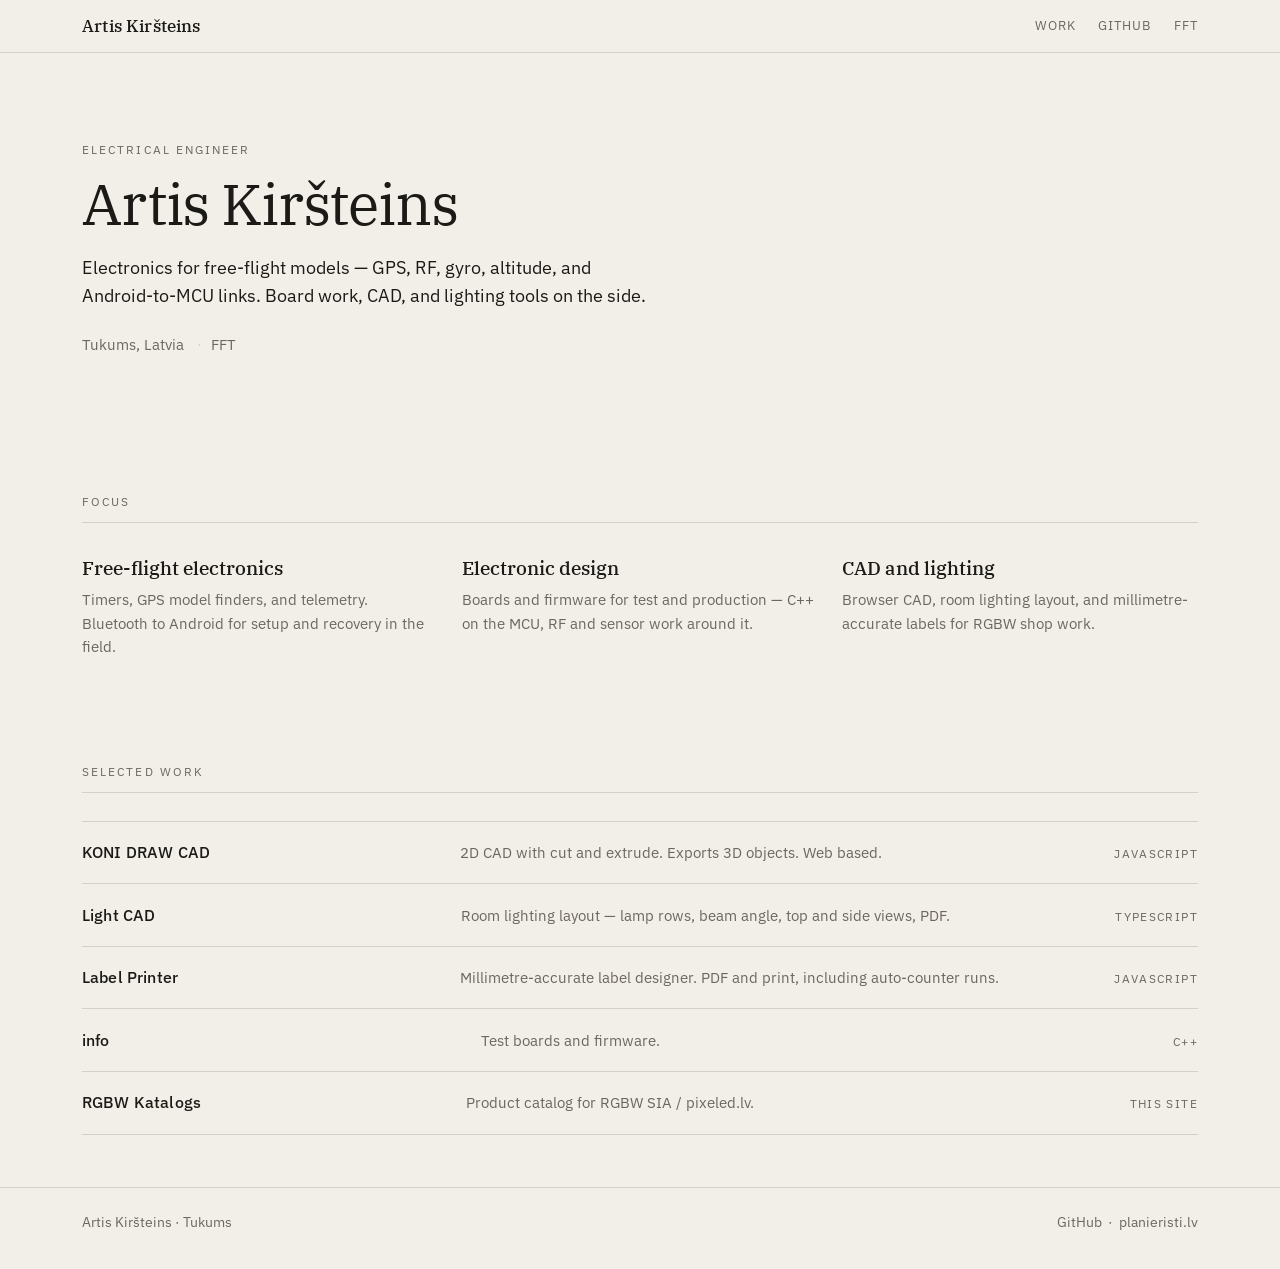
==== index.html @ b356b126 "update main root web page" ====
<!doctype html>
<html lang="en">
  <head>
    <meta charset="utf-8" />
    <meta name="viewport" content="width=device-width, initial-scale=1" />
    <title>Artis Kiršteins</title>
    <meta
      name="description"
      content="Electrical engineer. Free-flight model electronics, electronic design, CAD and lighting tools."
    />
    <link rel="preconnect" href="https://fonts.googleapis.com" />
    <link rel="preconnect" href="https://fonts.gstatic.com" crossorigin />
    <link
      href="https://fonts.googleapis.com/css2?family=IBM+Plex+Sans:ital,wght@0,400;0,500;1,400&family=IBM+Plex+Serif:ital,wght@0,400;0,500;1,400&display=swap"
      rel="stylesheet"
    />
    <link
      href="https://cdn.jsdelivr.net/npm/bootstrap@5.3.3/dist/css/bootstrap.min.css"
      rel="stylesheet"
    />
    <link rel="stylesheet" href="css/styles.css" />
  </head>
  <body>
    <header class="site-header">
      <nav class="navbar navbar-expand-md" data-bs-theme="light">
        <div class="container">
          <a class="navbar-brand brand mb-0" href="#">Artis Kiršteins</a>
          <button
            class="navbar-toggler"
            type="button"
            data-bs-toggle="collapse"
            data-bs-target="#nav"
            aria-controls="nav"
            aria-expanded="false"
            aria-label="Menu"
          >
            <span class="navbar-toggler-icon"></span>
          </button>
          <div class="collapse navbar-collapse justify-content-end" id="nav">
            <div class="navbar-nav">
              <a class="nav-link" href="#work">Work</a>
              <a class="nav-link" href="https://github.com/artisgaisma">GitHub</a>
              <a class="nav-link" href="https://www.planieristi.lv">FFT</a>
            </div>
          </div>
        </div>
      </nav>
    </header>

    <main>
      <section class="hero">
        <div class="container">
          <p class="kicker">Electrical engineer</p>
          <h1>Artis Kiršteins</h1>
          <p class="lede">
            Electronics for free-flight models — GPS, RF, gyro, altitude, and
            Android-to-MCU links. Board work, CAD, and lighting tools on the side.
          </p>
          <p class="meta">
            <span>Tukums, Latvia</span>
            <span>FFT</span>
          </p>
        </div>
      </section>

      <section id="focus">
        <div class="container">
          <p class="section-label">Focus</p>
          <div class="row g-4">
            <div class="col-md-4 focus-item">
              <h2>Free-flight electronics</h2>
              <p>
                Timers, GPS model finders, and telemetry. Bluetooth to Android
                for setup and recovery in the field.
              </p>
            </div>
            <div class="col-md-4 focus-item">
              <h2>Electronic design</h2>
              <p>
                Boards and firmware for test and production — C++ on the MCU,
                RF and sensor work around it.
              </p>
            </div>
            <div class="col-md-4 focus-item">
              <h2>CAD and lighting</h2>
              <p>
                Browser CAD, room lighting layout, and millimetre-accurate
                labels for RGBW shop work.
              </p>
            </div>
          </div>
        </div>
      </section>

      <section id="work">
        <div class="container">
          <p class="section-label">Selected work</p>
          <div class="work-list">
            <a href="https://github.com/artisgaisma/KONI-DRAW-CAD">
              <span class="work-name">KONI DRAW CAD</span>
              <span class="work-note">2D CAD with cut and extrude. Exports 3D objects. Web based.</span>
              <span class="work-tag">JavaScript</span>
            </a>
            <a href="https://github.com/artisgaisma/Light-CAD">
              <span class="work-name">Light CAD</span>
              <span class="work-note">Room lighting layout — lamp rows, beam angle, top and side views, PDF.</span>
              <span class="work-tag">TypeScript</span>
            </a>
            <a href="https://github.com/artisgaisma/Label-Printer-RGBW">
              <span class="work-name">Label Printer</span>
              <span class="work-note">Millimetre-accurate label designer. PDF and print, including auto-counter runs.</span>
              <span class="work-tag">JavaScript</span>
            </a>
            <a href="https://github.com/artisgaisma/info">
              <span class="work-name">info</span>
              <span class="work-note">Test boards and firmware.</span>
              <span class="work-tag">C++</span>
            </a>
            <a href="katalogs/">
              <span class="work-name">RGBW Katalogs</span>
              <span class="work-note">Product catalog for RGBW SIA / pixeled.lv.</span>
              <span class="work-tag">This site</span>
            </a>
          </div>
        </div>
      </section>
    </main>

    <footer class="site-footer">
      <div class="container d-flex flex-wrap justify-content-between gap-2">
        <span>Artis Kiršteins · Tukums</span>
        <span>
          <a href="https://github.com/artisgaisma">GitHub</a>
          &nbsp;·&nbsp;
          <a href="https://www.planieristi.lv">planieristi.lv</a>
        </span>
      </div>
    </footer>

    <script src="https://cdn.jsdelivr.net/npm/bootstrap@5.3.3/dist/js/bootstrap.bundle.min.js"></script>
  </body>
</html>
---- css/styles.css ----
:root {
  --paper: #f2efe8;
  --ink: #1b1a17;
  --muted: #6c675f;
  --rule: #d5cfc4;
  --mark: #4d4336;
  --mark-hover: #2f2922;
}

html {
  scroll-behavior: smooth;
}

body {
  font-family: "IBM Plex Sans", "Segoe UI", sans-serif;
  background: var(--paper);
  color: var(--ink);
  line-height: 1.55;
}

a {
  color: var(--mark);
  text-decoration-thickness: 1px;
  text-underline-offset: 0.18em;
}

a:hover {
  color: var(--mark-hover);
}

.site-header {
  border-bottom: 1px solid var(--rule);
  background: var(--paper);
}

.brand {
  font-family: "IBM Plex Serif", Georgia, serif;
  font-weight: 500;
  font-size: 1.05rem;
  color: var(--ink);
  text-decoration: none;
  letter-spacing: 0.01em;
}

.brand:hover {
  color: var(--ink);
}

.nav-link {
  color: var(--muted) !important;
  font-size: 0.82rem;
  letter-spacing: 0.08em;
  text-transform: uppercase;
  padding: 0.25rem 0 !important;
  margin-left: 1.4rem;
}

.nav-link:hover,
.nav-link:focus {
  color: var(--ink) !important;
}

.navbar-toggler {
  border: 1px solid var(--rule);
  border-radius: 0;
  padding: 0.3rem 0.45rem;
}

.navbar-toggler:focus {
  box-shadow: none;
}

.hero {
  padding: 5.5rem 0 4.25rem;
}

.kicker {
  font-size: 0.72rem;
  letter-spacing: 0.18em;
  text-transform: uppercase;
  color: var(--muted);
  margin-bottom: 0.85rem;
}

.hero h1 {
  font-family: "IBM Plex Serif", Georgia, serif;
  font-weight: 400;
  font-size: clamp(2.4rem, 5vw, 3.6rem);
  letter-spacing: -0.02em;
  line-height: 1.1;
  margin-bottom: 1.15rem;
}

.lede {
  font-size: 1.12rem;
  color: var(--ink);
  max-width: 36rem;
  margin-bottom: 1.5rem;
}

.meta {
  color: var(--muted);
  font-size: 0.92rem;
}

.meta span + span::before {
  content: "·";
  margin: 0 0.55rem;
  color: var(--rule);
}

section {
  padding: 3.25rem 0;
}

.section-label {
  font-size: 0.72rem;
  letter-spacing: 0.18em;
  text-transform: uppercase;
  color: var(--muted);
  margin-bottom: 1.75rem;
  padding-bottom: 0.7rem;
  border-bottom: 1px solid var(--rule);
}

.focus-item {
  padding-top: 0.35rem;
}

.focus-item h2 {
  font-family: "IBM Plex Serif", Georgia, serif;
  font-size: 1.2rem;
  font-weight: 500;
  margin-bottom: 0.55rem;
}

.focus-item p {
  color: var(--muted);
  font-size: 0.95rem;
  margin-bottom: 0;
  max-width: 22rem;
}

.work-list {
  margin: 0;
  padding: 0;
  list-style: none;
}

.work-list a {
  display: grid;
  grid-template-columns: minmax(10rem, 0.9fr) minmax(12rem, 1.6fr) auto;
  gap: 1rem 1.5rem;
  align-items: baseline;
  padding: 1.15rem 0;
  border-bottom: 1px solid var(--rule);
  color: inherit;
  text-decoration: none;
}

.work-list a:first-child {
  border-top: 1px solid var(--rule);
}

.work-list a:hover .work-name {
  color: var(--mark);
}

.work-name {
  font-weight: 500;
  letter-spacing: 0.01em;
}

.work-note {
  color: var(--muted);
  font-size: 0.95rem;
}

.work-tag {
  font-size: 0.72rem;
  letter-spacing: 0.12em;
  text-transform: uppercase;
  color: var(--muted);
  text-align: right;
}

.site-footer {
  border-top: 1px solid var(--rule);
  padding: 1.5rem 0 2.25rem;
  color: var(--muted);
  font-size: 0.88rem;
}

.site-footer a {
  color: var(--muted);
  text-decoration: none;
}

.site-footer a:hover {
  color: var(--ink);
}

@media (max-width: 767.98px) {
  .hero {
    padding: 3.5rem 0 2.75rem;
  }

  .navbar-collapse {
    padding-top: 0.6rem;
    padding-bottom: 0.35rem;
  }

  .nav-link {
    margin-left: 0;
    padding: 0.45rem 0 !important;
  }

  .work-list a {
    grid-template-columns: 1fr auto;
    grid-template-areas:
      "name tag"
      "note note";
    gap: 0.25rem 1rem;
    padding: 1rem 0;
  }

  .work-name {
    grid-area: name;
  }

  .work-note {
    grid-area: note;
  }

  .work-tag {
    grid-area: tag;
  }

  .focus-item {
    margin-bottom: 1.75rem;
  }
}
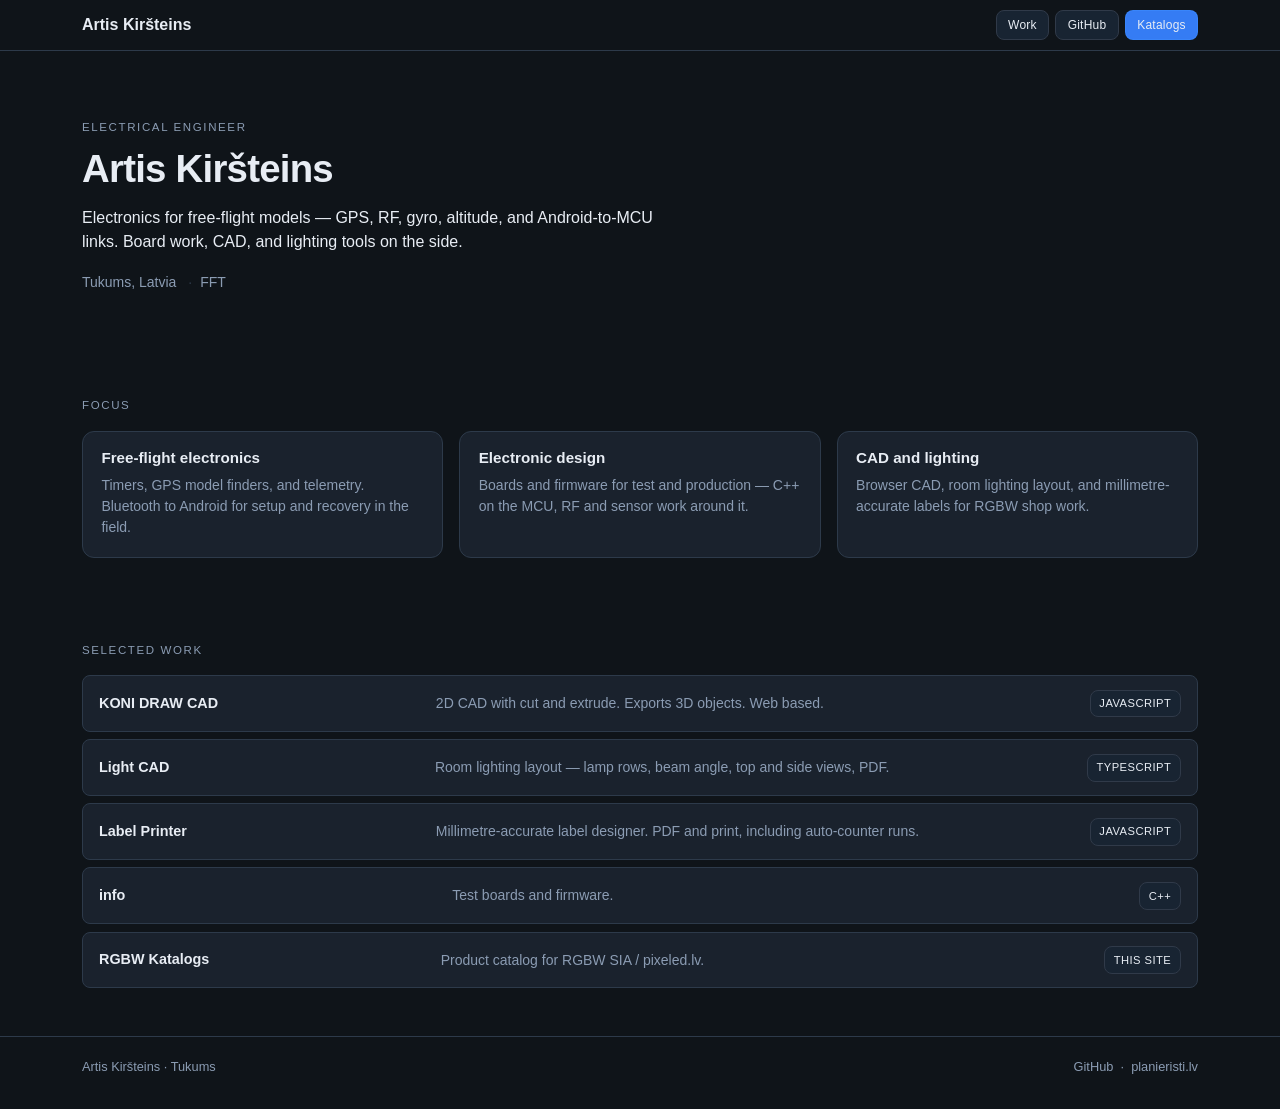
==== commit a9f874ea: "update design" ====
--- a/index.html
+++ b/index.html
@@ -3,16 +3,11 @@
   <head>
     <meta charset="utf-8" />
     <meta name="viewport" content="width=device-width, initial-scale=1" />
+    <meta name="color-scheme" content="dark" />
     <title>Artis Kiršteins</title>
     <meta
       name="description"
       content="Electrical engineer. Free-flight model electronics, electronic design, CAD and lighting tools."
-    />
-    <link rel="preconnect" href="https://fonts.googleapis.com" />
-    <link rel="preconnect" href="https://fonts.gstatic.com" crossorigin />
-    <link
-      href="https://fonts.googleapis.com/css2?family=IBM+Plex+Sans:ital,wght@0,400;0,500;1,400&family=IBM+Plex+Serif:ital,wght@0,400;0,500;1,400&display=swap"
-      rel="stylesheet"
     />
     <link
       href="https://cdn.jsdelivr.net/npm/bootstrap@5.3.3/dist/css/bootstrap.min.css"
@@ -22,7 +17,7 @@
   </head>
   <body>
     <header class="site-header">
-      <nav class="navbar navbar-expand-md" data-bs-theme="light">
+      <nav class="navbar navbar-expand-md" data-bs-theme="dark">
         <div class="container">
           <a class="navbar-brand brand mb-0" href="#">Artis Kiršteins</a>
           <button
@@ -37,10 +32,10 @@
             <span class="navbar-toggler-icon"></span>
           </button>
           <div class="collapse navbar-collapse justify-content-end" id="nav">
-            <div class="navbar-nav">
-              <a class="nav-link" href="#work">Work</a>
-              <a class="nav-link" href="https://github.com/artisgaisma">GitHub</a>
-              <a class="nav-link" href="https://www.planieristi.lv">FFT</a>
+            <div class="navbar-nav nav-pills-row">
+              <a class="nav-link nav-pill" href="#work">Work</a>
+              <a class="nav-link nav-pill" href="https://github.com/artisgaisma">GitHub</a>
+              <a class="nav-link nav-pill nav-pill-accent" href="katalogs/">Katalogs</a>
             </div>
           </div>
         </div>
@@ -66,27 +61,33 @@
       <section id="focus">
         <div class="container">
           <p class="section-label">Focus</p>
-          <div class="row g-4">
-            <div class="col-md-4 focus-item">
-              <h2>Free-flight electronics</h2>
-              <p>
-                Timers, GPS model finders, and telemetry. Bluetooth to Android
-                for setup and recovery in the field.
-              </p>
+          <div class="row g-3">
+            <div class="col-md-4">
+              <div class="focus-card">
+                <h2>Free-flight electronics</h2>
+                <p>
+                  Timers, GPS model finders, and telemetry. Bluetooth to Android
+                  for setup and recovery in the field.
+                </p>
+              </div>
             </div>
-            <div class="col-md-4 focus-item">
-              <h2>Electronic design</h2>
-              <p>
-                Boards and firmware for test and production — C++ on the MCU,
-                RF and sensor work around it.
-              </p>
+            <div class="col-md-4">
+              <div class="focus-card">
+                <h2>Electronic design</h2>
+                <p>
+                  Boards and firmware for test and production — C++ on the MCU,
+                  RF and sensor work around it.
+                </p>
+              </div>
             </div>
-            <div class="col-md-4 focus-item">
-              <h2>CAD and lighting</h2>
-              <p>
-                Browser CAD, room lighting layout, and millimetre-accurate
-                labels for RGBW shop work.
-              </p>
+            <div class="col-md-4">
+              <div class="focus-card">
+                <h2>CAD and lighting</h2>
+                <p>
+                  Browser CAD, room lighting layout, and millimetre-accurate
+                  labels for RGBW shop work.
+                </p>
+              </div>
             </div>
           </div>
         </div>
--- a/css/styles.css
+++ b/css/styles.css
@@ -1,10 +1,12 @@
 :root {
-  --paper: #f2efe8;
-  --ink: #1b1a17;
-  --muted: #6c675f;
-  --rule: #d5cfc4;
-  --mark: #4d4336;
-  --mark-hover: #2f2922;
+  --bg: #0f1419;
+  --surface: #1a222d;
+  --border: #2d3a4a;
+  --text: #e8edf4;
+  --muted: #8b9cb3;
+  --accent: #3d8bfd;
+  --btn: #182432;
+  --btn-border: #303a49;
 }
 
 html {
@@ -12,207 +14,238 @@
 }
 
 body {
-  font-family: "IBM Plex Sans", "Segoe UI", sans-serif;
-  background: var(--paper);
-  color: var(--ink);
-  line-height: 1.55;
+  font-family: -apple-system, BlinkMacSystemFont, "Segoe UI", Roboto, "Helvetica Neue",
+    "Noto Sans", Arial, sans-serif;
+  background: var(--bg);
+  color: var(--text);
+  font-size: 15px;
+  line-height: 1.5;
+  -webkit-font-smoothing: antialiased;
 }
 
 a {
-  color: var(--mark);
-  text-decoration-thickness: 1px;
-  text-underline-offset: 0.18em;
+  color: var(--accent);
+  text-decoration: none;
 }
 
 a:hover {
-  color: var(--mark-hover);
+  color: #6aa8ff;
 }
 
 .site-header {
-  border-bottom: 1px solid var(--rule);
-  background: var(--paper);
+  border-bottom: 1px solid var(--border);
+  background: var(--bg);
 }
 
 .brand {
-  font-family: "IBM Plex Serif", Georgia, serif;
+  font-weight: 600;
+  font-size: 1rem;
+  color: var(--text);
+  text-decoration: none;
+}
+
+.brand:hover {
+  color: var(--text);
+}
+
+.nav-pills-row {
+  flex-direction: row;
+  flex-wrap: wrap;
+  gap: 0.4rem;
+  align-items: center;
+}
+
+.nav-link.nav-pill {
+  color: var(--text) !important;
+  background: var(--btn);
+  border: 1px solid var(--btn-border);
+  border-radius: 0.5rem;
+  font-size: 0.75rem;
   font-weight: 500;
-  font-size: 1.05rem;
-  color: var(--ink);
-  text-decoration: none;
-  letter-spacing: 0.01em;
-}
-
-.brand:hover {
-  color: var(--ink);
-}
-
-.nav-link {
-  color: var(--muted) !important;
-  font-size: 0.82rem;
-  letter-spacing: 0.08em;
-  text-transform: uppercase;
-  padding: 0.25rem 0 !important;
-  margin-left: 1.4rem;
-}
-
-.nav-link:hover,
-.nav-link:focus {
-  color: var(--ink) !important;
+  letter-spacing: 0.02em;
+  text-transform: none;
+  padding: 0.4rem 0.7rem !important;
+  margin: 0;
+  line-height: 1.25;
+  transition: border-color 0.12s, background-color 0.12s, color 0.12s;
+}
+
+.nav-link.nav-pill:hover,
+.nav-link.nav-pill:focus {
+  color: var(--text) !important;
+  background: #1a2736;
+  border-color: #ffffff7c;
+}
+
+.nav-pill-accent {
+  background: color-mix(in srgb, var(--accent) 75%, #1d4ed8) !important;
+  border-color: color-mix(in srgb, var(--accent) 65%, transparent) !important;
+  color: #fff !important;
+}
+
+.nav-pill-accent:hover,
+.nav-pill-accent:focus {
+  background: var(--accent) !important;
+  border-color: var(--accent) !important;
+  color: #fff !important;
 }
 
 .navbar-toggler {
-  border: 1px solid var(--rule);
-  border-radius: 0;
+  border: 1px solid var(--border);
+  border-radius: 0.5rem;
   padding: 0.3rem 0.45rem;
 }
 
 .navbar-toggler:focus {
-  box-shadow: none;
+  box-shadow: 0 0 0 2px color-mix(in srgb, var(--accent) 50%, transparent);
 }
 
 .hero {
-  padding: 5.5rem 0 4.25rem;
+  padding: 4.25rem 0 3.25rem;
 }
 
 .kicker {
   font-size: 0.72rem;
-  letter-spacing: 0.18em;
+  letter-spacing: 0.14em;
   text-transform: uppercase;
   color: var(--muted);
-  margin-bottom: 0.85rem;
+  margin-bottom: 0.7rem;
 }
 
 .hero h1 {
-  font-family: "IBM Plex Serif", Georgia, serif;
-  font-weight: 400;
-  font-size: clamp(2.4rem, 5vw, 3.6rem);
+  font-weight: 600;
+  font-size: clamp(1.85rem, 4vw, 2.4rem);
   letter-spacing: -0.02em;
-  line-height: 1.1;
+  line-height: 1.15;
+  margin-bottom: 0.9rem;
+}
+
+.lede {
+  font-size: 1rem;
+  color: var(--text);
+  max-width: 38rem;
   margin-bottom: 1.15rem;
 }
 
-.lede {
-  font-size: 1.12rem;
-  color: var(--ink);
-  max-width: 36rem;
-  margin-bottom: 1.5rem;
-}
-
 .meta {
   color: var(--muted);
-  font-size: 0.92rem;
+  font-size: 0.875rem;
 }
 
 .meta span + span::before {
   content: "·";
-  margin: 0 0.55rem;
-  color: var(--rule);
+  margin: 0 0.5rem;
+  color: var(--border);
 }
 
 section {
-  padding: 3.25rem 0;
+  padding: 2.25rem 0 3rem;
 }
 
 .section-label {
   font-size: 0.72rem;
-  letter-spacing: 0.18em;
+  letter-spacing: 0.14em;
   text-transform: uppercase;
   color: var(--muted);
-  margin-bottom: 1.75rem;
-  padding-bottom: 0.7rem;
-  border-bottom: 1px solid var(--rule);
-}
-
-.focus-item {
-  padding-top: 0.35rem;
-}
-
-.focus-item h2 {
-  font-family: "IBM Plex Serif", Georgia, serif;
-  font-size: 1.2rem;
-  font-weight: 500;
-  margin-bottom: 0.55rem;
-}
-
-.focus-item p {
-  color: var(--muted);
+  margin-bottom: 1rem;
+}
+
+.focus-card {
+  height: 100%;
+  background: var(--surface);
+  border: 1px solid var(--border);
+  border-radius: 0.75rem;
+  padding: 1.1rem 1.15rem 1.2rem;
+}
+
+.focus-card h2 {
   font-size: 0.95rem;
+  font-weight: 600;
+  margin-bottom: 0.45rem;
+}
+
+.focus-card p {
+  color: var(--muted);
+  font-size: 0.875rem;
   margin-bottom: 0;
-  max-width: 22rem;
 }
 
 .work-list {
-  margin: 0;
-  padding: 0;
-  list-style: none;
+  display: flex;
+  flex-direction: column;
+  gap: 0.45rem;
 }
 
 .work-list a {
   display: grid;
-  grid-template-columns: minmax(10rem, 0.9fr) minmax(12rem, 1.6fr) auto;
-  gap: 1rem 1.5rem;
-  align-items: baseline;
-  padding: 1.15rem 0;
-  border-bottom: 1px solid var(--rule);
+  grid-template-columns: minmax(9.5rem, 0.85fr) minmax(12rem, 1.7fr) auto;
+  gap: 0.75rem 1.25rem;
+  align-items: center;
+  padding: 0.85rem 1rem;
+  background: var(--surface);
+  border: 1px solid var(--border);
+  border-radius: 0.5rem;
   color: inherit;
   text-decoration: none;
-}
-
-.work-list a:first-child {
-  border-top: 1px solid var(--rule);
+  transition: border-color 0.12s, background-color 0.12s;
+}
+
+.work-list a:hover {
+  border-color: var(--accent);
+  background: color-mix(in srgb, var(--surface) 88%, var(--accent));
 }
 
 .work-list a:hover .work-name {
-  color: var(--mark);
+  color: var(--accent);
 }
 
 .work-name {
+  font-weight: 600;
+  font-size: 0.9rem;
+}
+
+.work-note {
+  color: var(--muted);
+  font-size: 0.875rem;
+}
+
+.work-tag {
+  font-size: 0.7rem;
   font-weight: 500;
-  letter-spacing: 0.01em;
-}
-
-.work-note {
-  color: var(--muted);
-  font-size: 0.95rem;
-}
-
-.work-tag {
-  font-size: 0.72rem;
-  letter-spacing: 0.12em;
+  letter-spacing: 0.04em;
   text-transform: uppercase;
-  color: var(--muted);
-  text-align: right;
+  color: var(--text);
+  background: var(--btn);
+  border: 1px solid var(--btn-border);
+  border-radius: 0.5rem;
+  padding: 0.28rem 0.55rem;
+  text-align: center;
+  white-space: nowrap;
 }
 
 .site-footer {
-  border-top: 1px solid var(--rule);
-  padding: 1.5rem 0 2.25rem;
-  color: var(--muted);
-  font-size: 0.88rem;
+  border-top: 1px solid var(--border);
+  padding: 1.25rem 0 2rem;
+  color: var(--muted);
+  font-size: 0.8rem;
 }
 
 .site-footer a {
   color: var(--muted);
-  text-decoration: none;
 }
 
 .site-footer a:hover {
-  color: var(--ink);
+  color: var(--accent);
 }
 
 @media (max-width: 767.98px) {
   .hero {
-    padding: 3.5rem 0 2.75rem;
+    padding: 2.75rem 0 2rem;
   }
 
   .navbar-collapse {
-    padding-top: 0.6rem;
-    padding-bottom: 0.35rem;
-  }
-
-  .nav-link {
-    margin-left: 0;
-    padding: 0.45rem 0 !important;
+    padding-top: 0.75rem;
+    padding-bottom: 0.5rem;
   }
 
   .work-list a {
@@ -220,8 +253,7 @@
     grid-template-areas:
       "name tag"
       "note note";
-    gap: 0.25rem 1rem;
-    padding: 1rem 0;
+    gap: 0.3rem 0.75rem;
   }
 
   .work-name {
@@ -235,8 +267,4 @@
   .work-tag {
     grid-area: tag;
   }
-
-  .focus-item {
-    margin-bottom: 1.75rem;
-  }
-}
+}
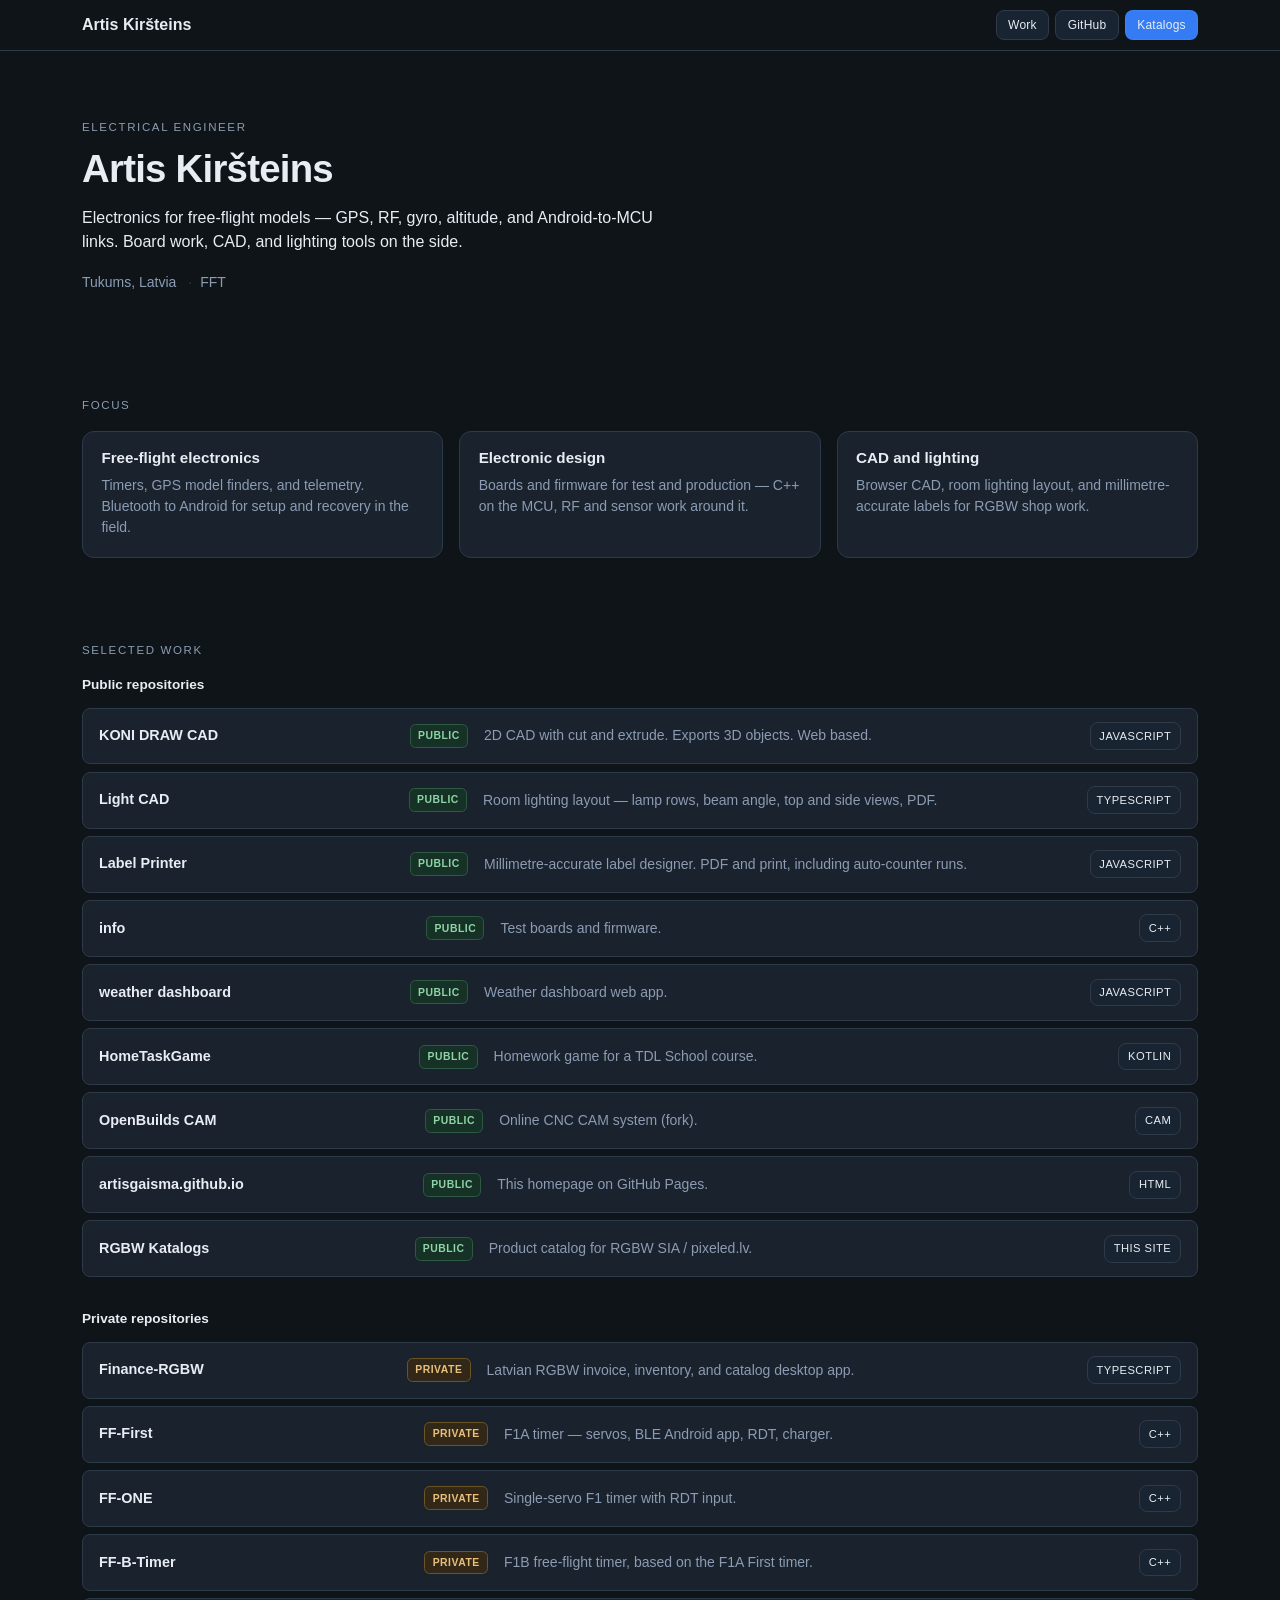
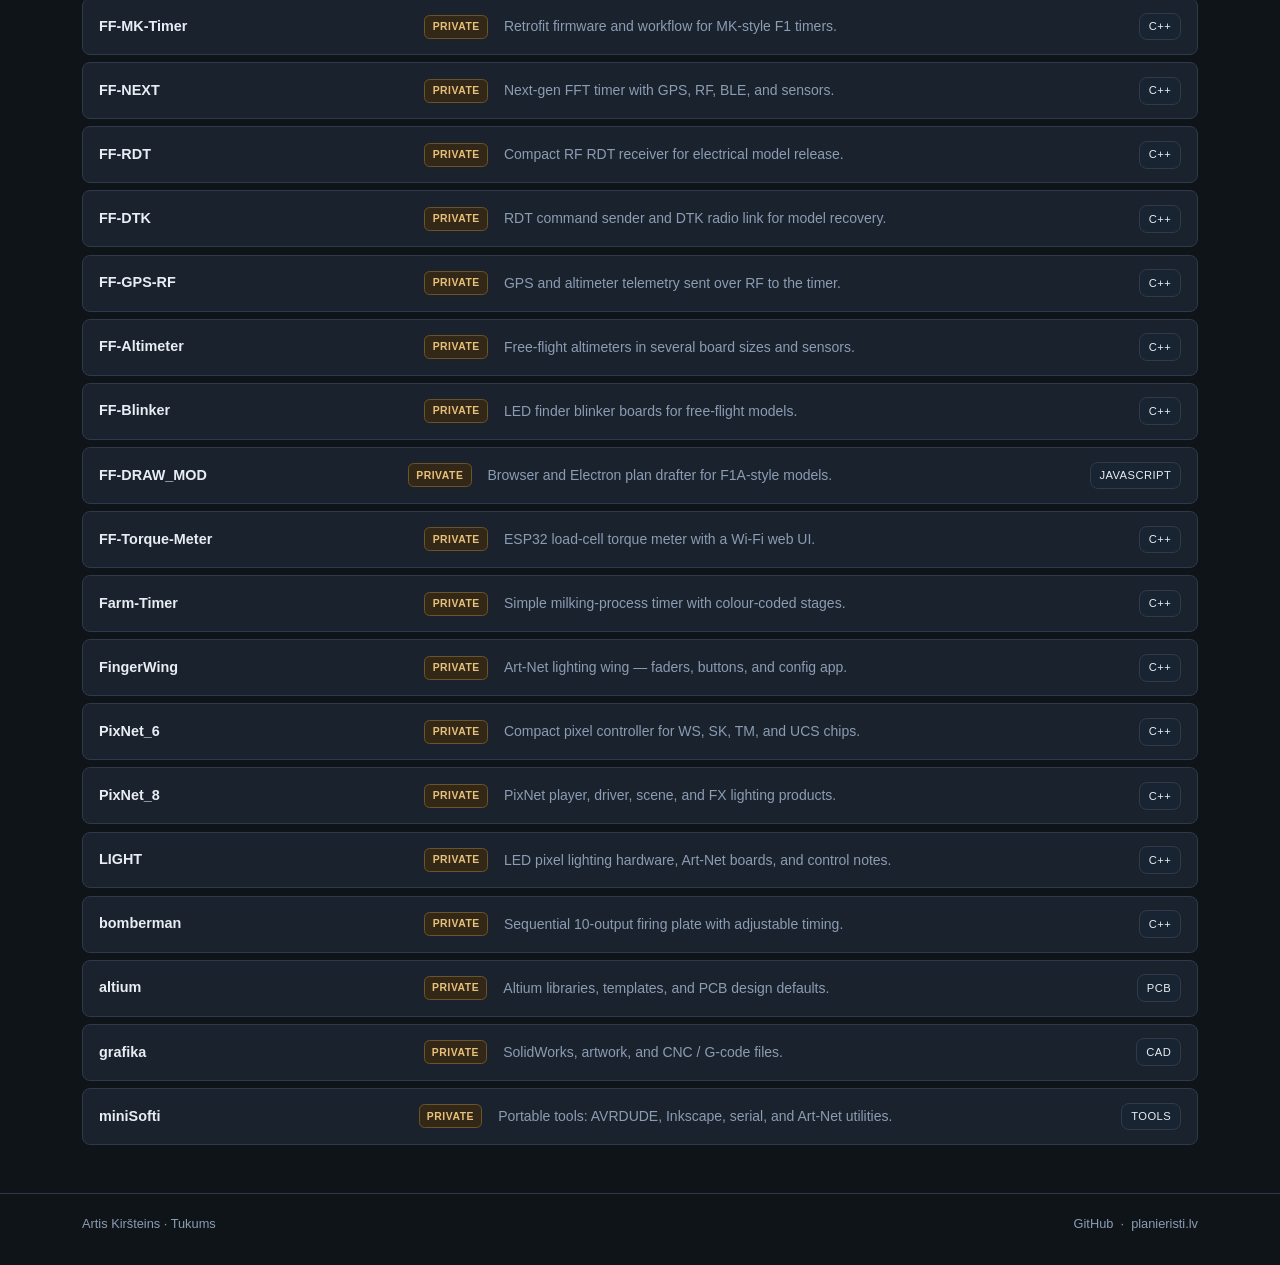
==== commit de78ad44: "add privste repo info" ====
--- a/index.html
+++ b/index.html
@@ -9,11 +9,18 @@
       name="description"
       content="Electrical engineer. Free-flight model electronics, electronic design, CAD and lighting tools."
     />
+    <style>
+      html,
+      body {
+        background: #0f1419 !important;
+        color: #e8edf4 !important;
+      }
+    </style>
     <link
       href="https://cdn.jsdelivr.net/npm/bootstrap@5.3.3/dist/css/bootstrap.min.css"
       rel="stylesheet"
     />
-    <link rel="stylesheet" href="css/styles.css" />
+    <link rel="stylesheet" href="css/styles.css?v=4" />
   </head>
   <body>
     <header class="site-header">
@@ -96,31 +103,196 @@
       <section id="work">
         <div class="container">
           <p class="section-label">Selected work</p>
+          <p class="work-subhead">Public repositories</p>
           <div class="work-list">
             <a href="https://github.com/artisgaisma/KONI-DRAW-CAD">
               <span class="work-name">KONI DRAW CAD</span>
+              <span class="work-vis work-vis-public">Public</span>
               <span class="work-note">2D CAD with cut and extrude. Exports 3D objects. Web based.</span>
               <span class="work-tag">JavaScript</span>
             </a>
             <a href="https://github.com/artisgaisma/Light-CAD">
               <span class="work-name">Light CAD</span>
+              <span class="work-vis work-vis-public">Public</span>
               <span class="work-note">Room lighting layout — lamp rows, beam angle, top and side views, PDF.</span>
               <span class="work-tag">TypeScript</span>
             </a>
             <a href="https://github.com/artisgaisma/Label-Printer-RGBW">
               <span class="work-name">Label Printer</span>
+              <span class="work-vis work-vis-public">Public</span>
               <span class="work-note">Millimetre-accurate label designer. PDF and print, including auto-counter runs.</span>
               <span class="work-tag">JavaScript</span>
             </a>
             <a href="https://github.com/artisgaisma/info">
               <span class="work-name">info</span>
+              <span class="work-vis work-vis-public">Public</span>
               <span class="work-note">Test boards and firmware.</span>
               <span class="work-tag">C++</span>
+            </a>
+            <a href="https://github.com/artisgaisma/weather_dashboard_01">
+              <span class="work-name">weather dashboard</span>
+              <span class="work-vis work-vis-public">Public</span>
+              <span class="work-note">Weather dashboard web app.</span>
+              <span class="work-tag">JavaScript</span>
+            </a>
+            <a href="https://github.com/artisgaisma/HomeTaskGame">
+              <span class="work-name">HomeTaskGame</span>
+              <span class="work-vis work-vis-public">Public</span>
+              <span class="work-note">Homework game for a TDL School course.</span>
+              <span class="work-tag">Kotlin</span>
+            </a>
+            <a href="https://github.com/artisgaisma/OpenBuilds-CAM">
+              <span class="work-name">OpenBuilds CAM</span>
+              <span class="work-vis work-vis-public">Public</span>
+              <span class="work-note">Online CNC CAM system (fork).</span>
+              <span class="work-tag">CAM</span>
+            </a>
+            <a href="https://github.com/artisgaisma/artisgaisma.github.io">
+              <span class="work-name">artisgaisma.github.io</span>
+              <span class="work-vis work-vis-public">Public</span>
+              <span class="work-note">This homepage on GitHub Pages.</span>
+              <span class="work-tag">HTML</span>
             </a>
             <a href="katalogs/">
               <span class="work-name">RGBW Katalogs</span>
+              <span class="work-vis work-vis-public">Public</span>
               <span class="work-note">Product catalog for RGBW SIA / pixeled.lv.</span>
               <span class="work-tag">This site</span>
+            </a>
+          </div>
+          <p class="work-subhead">Private repositories</p>
+          <div class="work-list">
+            <a href="https://github.com/artisgaisma/Finance-RGBW">
+              <span class="work-name">Finance-RGBW</span>
+              <span class="work-vis work-vis-private">Private</span>
+              <span class="work-note">Latvian RGBW invoice, inventory, and catalog desktop app.</span>
+              <span class="work-tag">TypeScript</span>
+            </a>
+            <a href="https://github.com/artisgaisma/FF-First">
+              <span class="work-name">FF-First</span>
+              <span class="work-vis work-vis-private">Private</span>
+              <span class="work-note">F1A timer — servos, BLE Android app, RDT, charger.</span>
+              <span class="work-tag">C++</span>
+            </a>
+            <a href="https://github.com/artisgaisma/FF-ONE">
+              <span class="work-name">FF-ONE</span>
+              <span class="work-vis work-vis-private">Private</span>
+              <span class="work-note">Single-servo F1 timer with RDT input.</span>
+              <span class="work-tag">C++</span>
+            </a>
+            <a href="https://github.com/artisgaisma/FF-B-Timer">
+              <span class="work-name">FF-B-Timer</span>
+              <span class="work-vis work-vis-private">Private</span>
+              <span class="work-note">F1B free-flight timer, based on the F1A First timer.</span>
+              <span class="work-tag">C++</span>
+            </a>
+            <a href="https://github.com/artisgaisma/FF-MK-Timer">
+              <span class="work-name">FF-MK-Timer</span>
+              <span class="work-vis work-vis-private">Private</span>
+              <span class="work-note">Retrofit firmware and workflow for MK-style F1 timers.</span>
+              <span class="work-tag">C++</span>
+            </a>
+            <a href="https://github.com/artisgaisma/FF-NEXT">
+              <span class="work-name">FF-NEXT</span>
+              <span class="work-vis work-vis-private">Private</span>
+              <span class="work-note">Next-gen FFT timer with GPS, RF, BLE, and sensors.</span>
+              <span class="work-tag">C++</span>
+            </a>
+            <a href="https://github.com/artisgaisma/FF-RDT">
+              <span class="work-name">FF-RDT</span>
+              <span class="work-vis work-vis-private">Private</span>
+              <span class="work-note">Compact RF RDT receiver for electrical model release.</span>
+              <span class="work-tag">C++</span>
+            </a>
+            <a href="https://github.com/artisgaisma/FF-DTK">
+              <span class="work-name">FF-DTK</span>
+              <span class="work-vis work-vis-private">Private</span>
+              <span class="work-note">RDT command sender and DTK radio link for model recovery.</span>
+              <span class="work-tag">C++</span>
+            </a>
+            <a href="https://github.com/artisgaisma/FF-GPS-RF">
+              <span class="work-name">FF-GPS-RF</span>
+              <span class="work-vis work-vis-private">Private</span>
+              <span class="work-note">GPS and altimeter telemetry sent over RF to the timer.</span>
+              <span class="work-tag">C++</span>
+            </a>
+            <a href="https://github.com/artisgaisma/FF-Altimeter">
+              <span class="work-name">FF-Altimeter</span>
+              <span class="work-vis work-vis-private">Private</span>
+              <span class="work-note">Free-flight altimeters in several board sizes and sensors.</span>
+              <span class="work-tag">C++</span>
+            </a>
+            <a href="https://github.com/artisgaisma/FF-Blinker">
+              <span class="work-name">FF-Blinker</span>
+              <span class="work-vis work-vis-private">Private</span>
+              <span class="work-note">LED finder blinker boards for free-flight models.</span>
+              <span class="work-tag">C++</span>
+            </a>
+            <a href="https://github.com/artisgaisma/FF-DRAW_MOD">
+              <span class="work-name">FF-DRAW_MOD</span>
+              <span class="work-vis work-vis-private">Private</span>
+              <span class="work-note">Browser and Electron plan drafter for F1A-style models.</span>
+              <span class="work-tag">JavaScript</span>
+            </a>
+            <a href="https://github.com/artisgaisma/FF-Torque-Meter">
+              <span class="work-name">FF-Torque-Meter</span>
+              <span class="work-vis work-vis-private">Private</span>
+              <span class="work-note">ESP32 load-cell torque meter with a Wi-Fi web UI.</span>
+              <span class="work-tag">C++</span>
+            </a>
+            <a href="https://github.com/artisgaisma/Farm-Timer">
+              <span class="work-name">Farm-Timer</span>
+              <span class="work-vis work-vis-private">Private</span>
+              <span class="work-note">Simple milking-process timer with colour-coded stages.</span>
+              <span class="work-tag">C++</span>
+            </a>
+            <a href="https://github.com/artisgaisma/FingerWing">
+              <span class="work-name">FingerWing</span>
+              <span class="work-vis work-vis-private">Private</span>
+              <span class="work-note">Art-Net lighting wing — faders, buttons, and config app.</span>
+              <span class="work-tag">C++</span>
+            </a>
+            <a href="https://github.com/artisgaisma/PixNet_6">
+              <span class="work-name">PixNet_6</span>
+              <span class="work-vis work-vis-private">Private</span>
+              <span class="work-note">Compact pixel controller for WS, SK, TM, and UCS chips.</span>
+              <span class="work-tag">C++</span>
+            </a>
+            <a href="https://github.com/artisgaisma/PixNet_8">
+              <span class="work-name">PixNet_8</span>
+              <span class="work-vis work-vis-private">Private</span>
+              <span class="work-note">PixNet player, driver, scene, and FX lighting products.</span>
+              <span class="work-tag">C++</span>
+            </a>
+            <a href="https://github.com/artisgaisma/LIGHT">
+              <span class="work-name">LIGHT</span>
+              <span class="work-vis work-vis-private">Private</span>
+              <span class="work-note">LED pixel lighting hardware, Art-Net boards, and control notes.</span>
+              <span class="work-tag">C++</span>
+            </a>
+            <a href="https://github.com/artisgaisma/bomberman">
+              <span class="work-name">bomberman</span>
+              <span class="work-vis work-vis-private">Private</span>
+              <span class="work-note">Sequential 10-output firing plate with adjustable timing.</span>
+              <span class="work-tag">C++</span>
+            </a>
+            <a href="https://github.com/artisgaisma/altium">
+              <span class="work-name">altium</span>
+              <span class="work-vis work-vis-private">Private</span>
+              <span class="work-note">Altium libraries, templates, and PCB design defaults.</span>
+              <span class="work-tag">PCB</span>
+            </a>
+            <a href="https://github.com/artisgaisma/grafika">
+              <span class="work-name">grafika</span>
+              <span class="work-vis work-vis-private">Private</span>
+              <span class="work-note">SolidWorks, artwork, and CNC / G-code files.</span>
+              <span class="work-tag">CAD</span>
+            </a>
+            <a href="https://github.com/artisgaisma/miniSofti">
+              <span class="work-name">miniSofti</span>
+              <span class="work-vis work-vis-private">Private</span>
+              <span class="work-note">Portable tools: AVRDUDE, Inkscape, serial, and Art-Net utilities.</span>
+              <span class="work-tag">Tools</span>
             </a>
           </div>
         </div>
--- a/css/styles.css
+++ b/css/styles.css
@@ -7,17 +7,20 @@
   --accent: #3d8bfd;
   --btn: #182432;
   --btn-border: #303a49;
+  --bs-body-bg: #0f1419;
+  --bs-body-color: #e8edf4;
 }
 
 html {
   scroll-behavior: smooth;
+  background: #0f1419;
 }
 
 body {
   font-family: -apple-system, BlinkMacSystemFont, "Segoe UI", Roboto, "Helvetica Neue",
     "Noto Sans", Arial, sans-serif;
-  background: var(--bg);
-  color: var(--text);
+  background: #0f1419 !important;
+  color: #e8edf4 !important;
   font-size: 15px;
   line-height: 1.5;
   -webkit-font-smoothing: antialiased;
@@ -170,6 +173,17 @@
   margin-bottom: 0;
 }
 
+.work-subhead {
+  font-size: 0.85rem;
+  font-weight: 600;
+  color: var(--text);
+  margin: 0 0 0.75rem;
+}
+
+.work-subhead + .work-list + .work-subhead {
+  margin-top: 2rem;
+}
+
 .work-list {
   display: flex;
   flex-direction: column;
@@ -178,8 +192,8 @@
 
 .work-list a {
   display: grid;
-  grid-template-columns: minmax(9.5rem, 0.85fr) minmax(12rem, 1.7fr) auto;
-  gap: 0.75rem 1.25rem;
+  grid-template-columns: minmax(9.5rem, 0.85fr) auto minmax(12rem, 1.7fr) auto;
+  gap: 0.75rem 1rem;
   align-items: center;
   padding: 0.85rem 1rem;
   background: var(--surface);
@@ -209,6 +223,29 @@
   font-size: 0.875rem;
 }
 
+.work-vis {
+  font-size: 0.65rem;
+  font-weight: 600;
+  letter-spacing: 0.05em;
+  text-transform: uppercase;
+  border-radius: 0.35rem;
+  padding: 0.2rem 0.45rem;
+  text-align: center;
+  white-space: nowrap;
+}
+
+.work-vis-public {
+  color: #8fd4a8;
+  background: #163226;
+  border: 1px solid #2d5a42;
+}
+
+.work-vis-private {
+  color: #e8c07a;
+  background: #332818;
+  border: 1px solid #6b5428;
+}
+
 .work-tag {
   font-size: 0.7rem;
   font-weight: 500;
@@ -249,10 +286,10 @@
   }
 
   .work-list a {
-    grid-template-columns: 1fr auto;
+    grid-template-columns: 1fr auto auto;
     grid-template-areas:
-      "name tag"
-      "note note";
+      "name vis tag"
+      "note note note";
     gap: 0.3rem 0.75rem;
   }
 
@@ -260,6 +297,10 @@
     grid-area: name;
   }
 
+  .work-vis {
+    grid-area: vis;
+  }
+
   .work-note {
     grid-area: note;
   }
